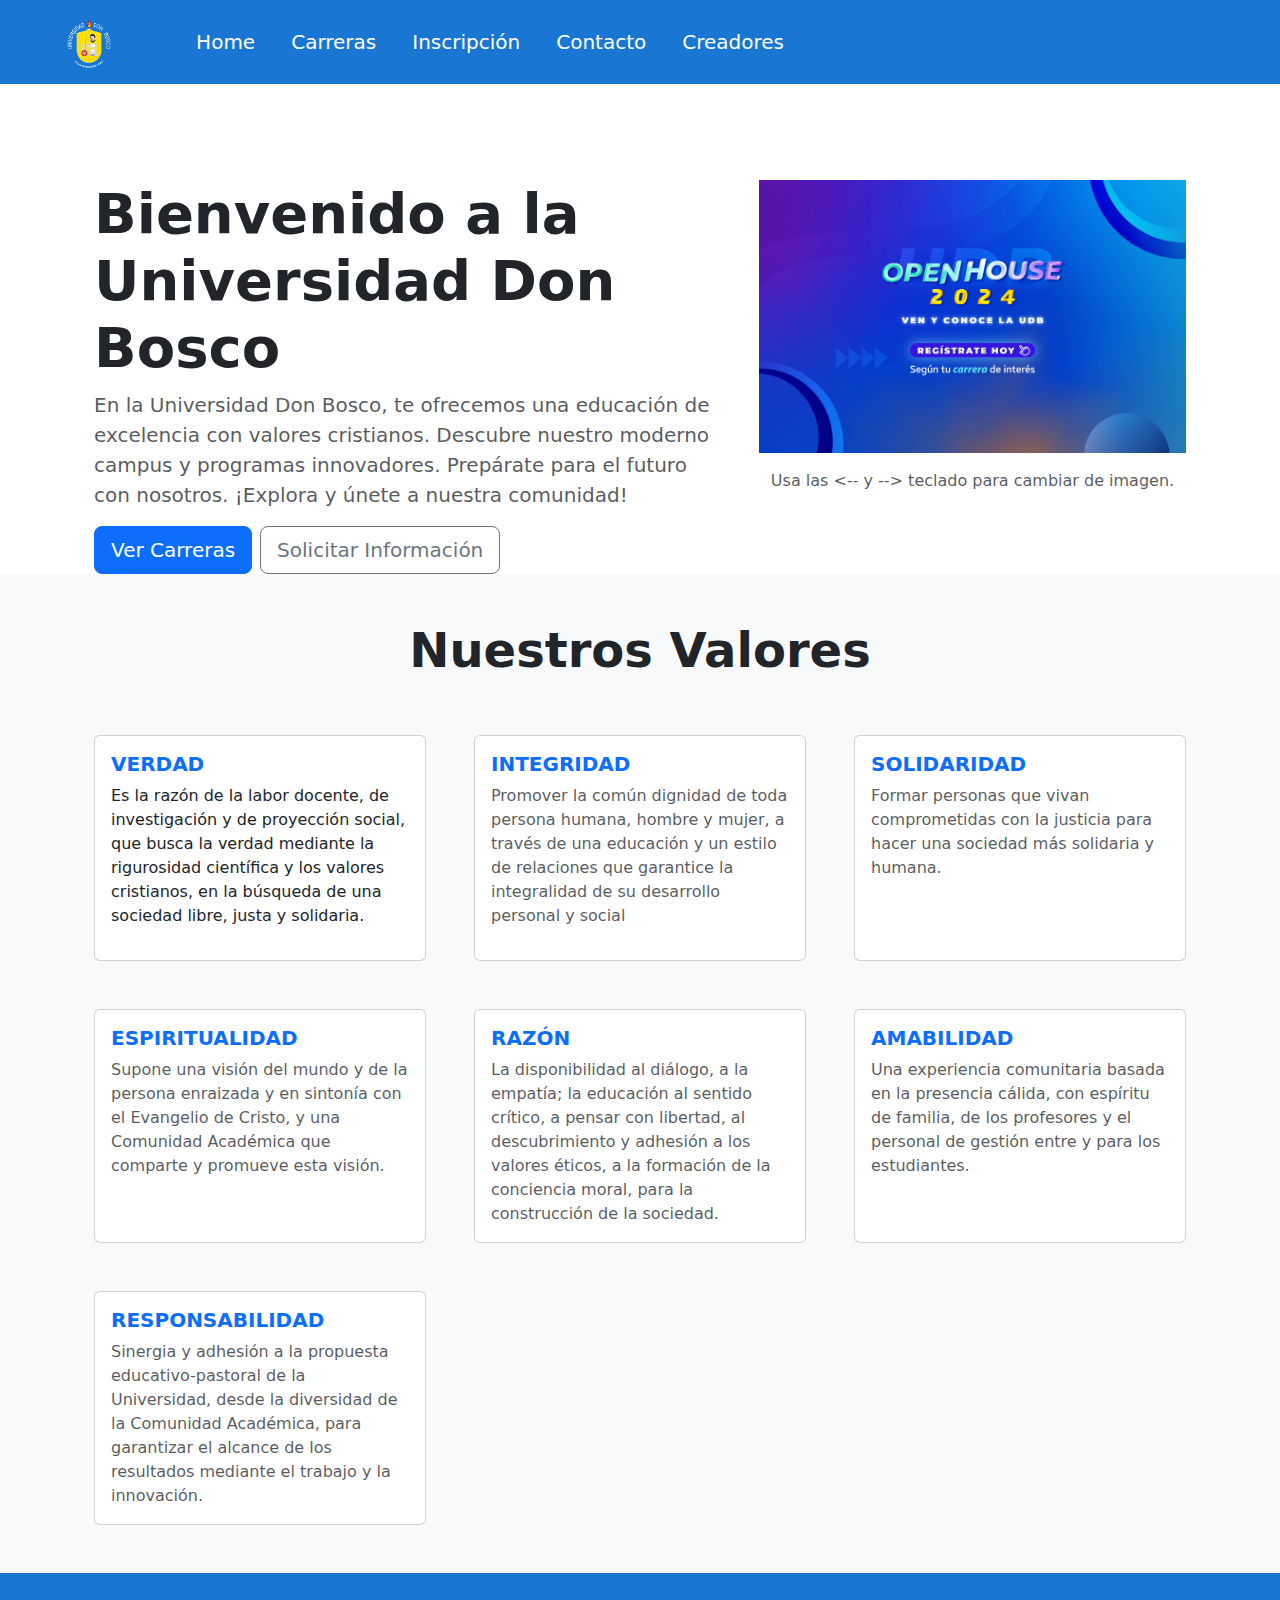
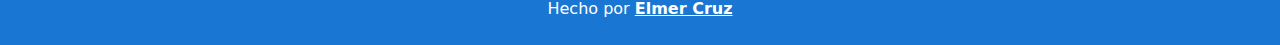
==== index.html @ bcfffb5c "Add files via upload" ====
<!DOCTYPE html>
<html lang="en">

<head>
   <meta charset="UTF-8">
   <meta name="viewport" content="width=device-width, initial-scale=1.0">
   <title>Universidad Don Bosco</title>
   <!-- Bootstrap -->
   <!-- CSS -->
   <link href="https://cdn.jsdelivr.net/npm/bootstrap@5.3.3/dist/css/bootstrap.min.css" rel="stylesheet"
      integrity="sha384-QWTKZyjpPEjISv5WaRU9OFeRpok6YctnYmDr5pNlyT2bRjXh0JMhjY6hW+ALEwIH" crossorigin="anonymous">
   <!-- JS -->
   <script src="https://cdn.jsdelivr.net/npm/bootstrap@5.3.3/dist/js/bootstrap.bundle.min.js"
      integrity="sha384-YvpcrYf0tY3lHB60NNkmXc5s9fDVZLESaAA55NDzOxhy9GkcIdslK1eN7N6jIeHz"
      crossorigin="anonymous"></script>
   <!-- Icons -->
   <link rel="stylesheet" href="https://cdn.jsdelivr.net/npm/bootstrap-icons@1.11.3/font/bootstrap-icons.min.css">

   <!-- Local -->
   <link rel="stylesheet" href="css/index.css">
   <script src="js/index.js"></script>
   <link rel="shortcut icon" href="img/logo_udb.png" type="image/x-icon">

</head>

<body>
   <!-- NavBar -->
   <nav class="navbar navbar-expand-lg navbar-light">
      <div class="container-fluid">
         <a class="navbar-brand" href="#">
            <img src="img/logo_udb.png" alt="" width="54" height="55" class="d-inline-block align-text-top">
         </a>
         <button class="navbar-toggler" type="button" data-bs-toggle="collapse" data-bs-target="#navbarNav"
            aria-controls="navbarNav" aria-expanded="false" aria-label="Toggle navigation">
            <span class="navbar-toggler-icon"></span>
         </button>
         <div class="collapse navbar-collapse" id="navbarNav">
            <ul class="navbar-nav ms-auto">
               <li class="nav-item">
                  <a class="nav-link" href="index.html">Home</a>
               </li>
               <li class="nav-item">
                  <a class="nav-link" href="paginas/carreras.html">Carreras</a>
               </li>
               <li class="nav-item">
                  <a class="nav-link" href="paginas/inscripcion.html">Inscripción</a>
               </li>
               <li class="nav-item">
                  <a class="nav-link" href="paginas/contacto.html">Contacto</a>
               </li>
               <li class="nav-item">
                  <a class="nav-link" href="paginas/creadores.html">Creadores</a>
               </li>
            </ul>
         </div>
      </div>
   </nav>

   <!-- Contenido e imagenes -->
   <section class="w-100 py-5 py-md-6 py-lg-8"></section>
   <div class="container px-4 px-md-6">
      <div class="row g-4 g-lg-5">
         <div class="col-lg-7 d-flex flex-column justify-content-center">
            <h1 class="display-4 fw-bold">
               Bienvenido a la Universidad Don Bosco
            </h1>
            <p class="lead text-muted">
               En la Universidad Don Bosco, te ofrecemos una educación de excelencia con valores cristianos. Descubre
               nuestro moderno campus y programas innovadores. Prepárate para el futuro con nosotros. ¡Explora y únete a
               nuestra comunidad!
            </p>
            <div class="d-flex flex-column gap-2 flex-md-row">
               <a href="paginas/carreras.html" class="btn btn-primary btn-lg">
                  Ver Carreras
               </a>
               <a href="paginas/contacto.html" class="btn btn-outline-secondary btn-lg">
                  Solicitar Información
               </a>
            </div>
         </div>
         <div class="col-lg-5">
            <div id="image-viewer" class="d-flex flex-column justify-content-center align-items-center">
               <img id="current-image" src="img/openhouse.jpg" class="img-fluid" alt="Campus Image">
               <p id="instructions" class="mt-3 text-muted">Usa las <-- y --> teclado para cambiar de imagen.</p>
            </div>
         </div>
      </div>
   </div>

   <!-- Sección Nuestros VALORES -->
   <section class="py-5 py-md-6 py-lg-8 bg-light">
      <div class="container px-4 px-md-6">
         <div class="row g-4 g-lg-5">
            <div class="col-lg-12">
               <h2 class="display-5 fw-bold text-center">
                  Nuestros Valores
               </h2>
            </div>
            <div class="col-lg-4">
               <div class="card h-100">
                  <div class="card-body">
                     <h3 class="h5 fw-bold
                     text-primary">VERDAD</h3>
                     <p class="text-mutedmb-0">
                        Es la razón de la labor docente, de investigación y de proyección social, que busca la verdad
                        mediante la rigurosidad científica y los valores cristianos, en la búsqueda de una sociedad
                        libre, justa y solidaria. </p>
                  </div>
               </div>
            </div>
            <div class="col-lg-4">
               <div class="card h-100">
                  <div class="card-body">
                     <h3 class="h5 fw-bold
                     text-primary">INTEGRIDAD</h3>
                     <p class="text-muted mb-0">
                        Promover la común dignidad de toda persona humana, hombre y mujer, a través de una educación y
                        un estilo de relaciones que garantice la integralidad de su desarrollo personal y social
                  </div>
               </div>
            </div>
            <div class="col-lg-4">
               <div class="card h-100">
                  <div class="card-body">
                     <h3 class="h5 fw-bold
                     text-primary">SOLIDARIDAD</h3>
                     <p class="text-muted mb-0">
                        Formar personas que vivan comprometidas con la justicia para hacer una sociedad más solidaria y
                        humana.
                  </div>
               </div>
            </div>
            <div class="col-lg-4">
               <div class="card h-100">
                  <div class="card-body">
                     <h3 class="h5 fw-bold
                     text-primary">ESPIRITUALIDAD</h3>
                     <p class="text-muted mb-0">
                        Supone una visión del mundo y de la persona enraizada y en sintonía con el Evangelio de Cristo,
                        y una Comunidad Académica que comparte y promueve esta visión.
                  </div>
               </div>
            </div>
            <div class="col-lg-4">
               <div class="card h-100">
                  <div class="card-body">
                     <h3 class="h5 fw-bold
                     text-primary">RAZÓN</h3>
                     <p class="text-muted mb-0">
                        La disponibilidad al diálogo, a la empatía; la educación al sentido crítico, a pensar con
                        libertad, al descubrimiento y adhesión a los valores éticos, a la formación de la conciencia
                        moral, para la construcción de la sociedad.
                  </div>
               </div>
            </div>
            <div class="col-lg-4">
               <div class="card h-100">
                  <div class="card-body">
                     <h3 class="h5 fw-bold
                     text-primary">AMABILIDAD</h3>
                     <p class="text-muted mb-0">
                        Una experiencia comunitaria basada en la presencia cálida, con espíritu de familia, de los
                        profesores y el personal de gestión entre y para los estudiantes.
                  </div>
               </div>
            </div>
            <div class="col-lg-4">
               <div class="card h-100">
                  <div class="card-body">
                     <h3 class="h5 fw-bold
                     text-primary">RESPONSABILIDAD</h3>
                     <p class="text-muted mb-0">
                        Sinergia y adhesión a la propuesta educativo-pastoral de la Universidad, desde la diversidad de
                        la Comunidad Académica, para garantizar el alcance de los resultados mediante el trabajo y la
                        innovación.
                  </div>
               </div>
            </div>
         </div>
      </div>
   </section>

   <!-- Footer-->
   <footer class="footer py-4 text-white text-center">
      <div class="container px-4 px-md-6">
         <p class="mb-0">Hecho por <a href="https://github.com/AntonySP22" class="text-white fw-bold">Elmer Cruz</a></p>
      </div>
   </footer>
</body>
</html>
---- css/index.css ----
.navbar {
    background-color: #1976d2;
}

.nav-link {
    color: white;
    font-size: 20px;
}

.nav-item {
    margin-right: 20px;
}
.navbar-nav {
    margin-right: 456px;
}
.navbar-brand{
    margin-left: 50px;
}

.footer {
    background-color: #1976d2;
}
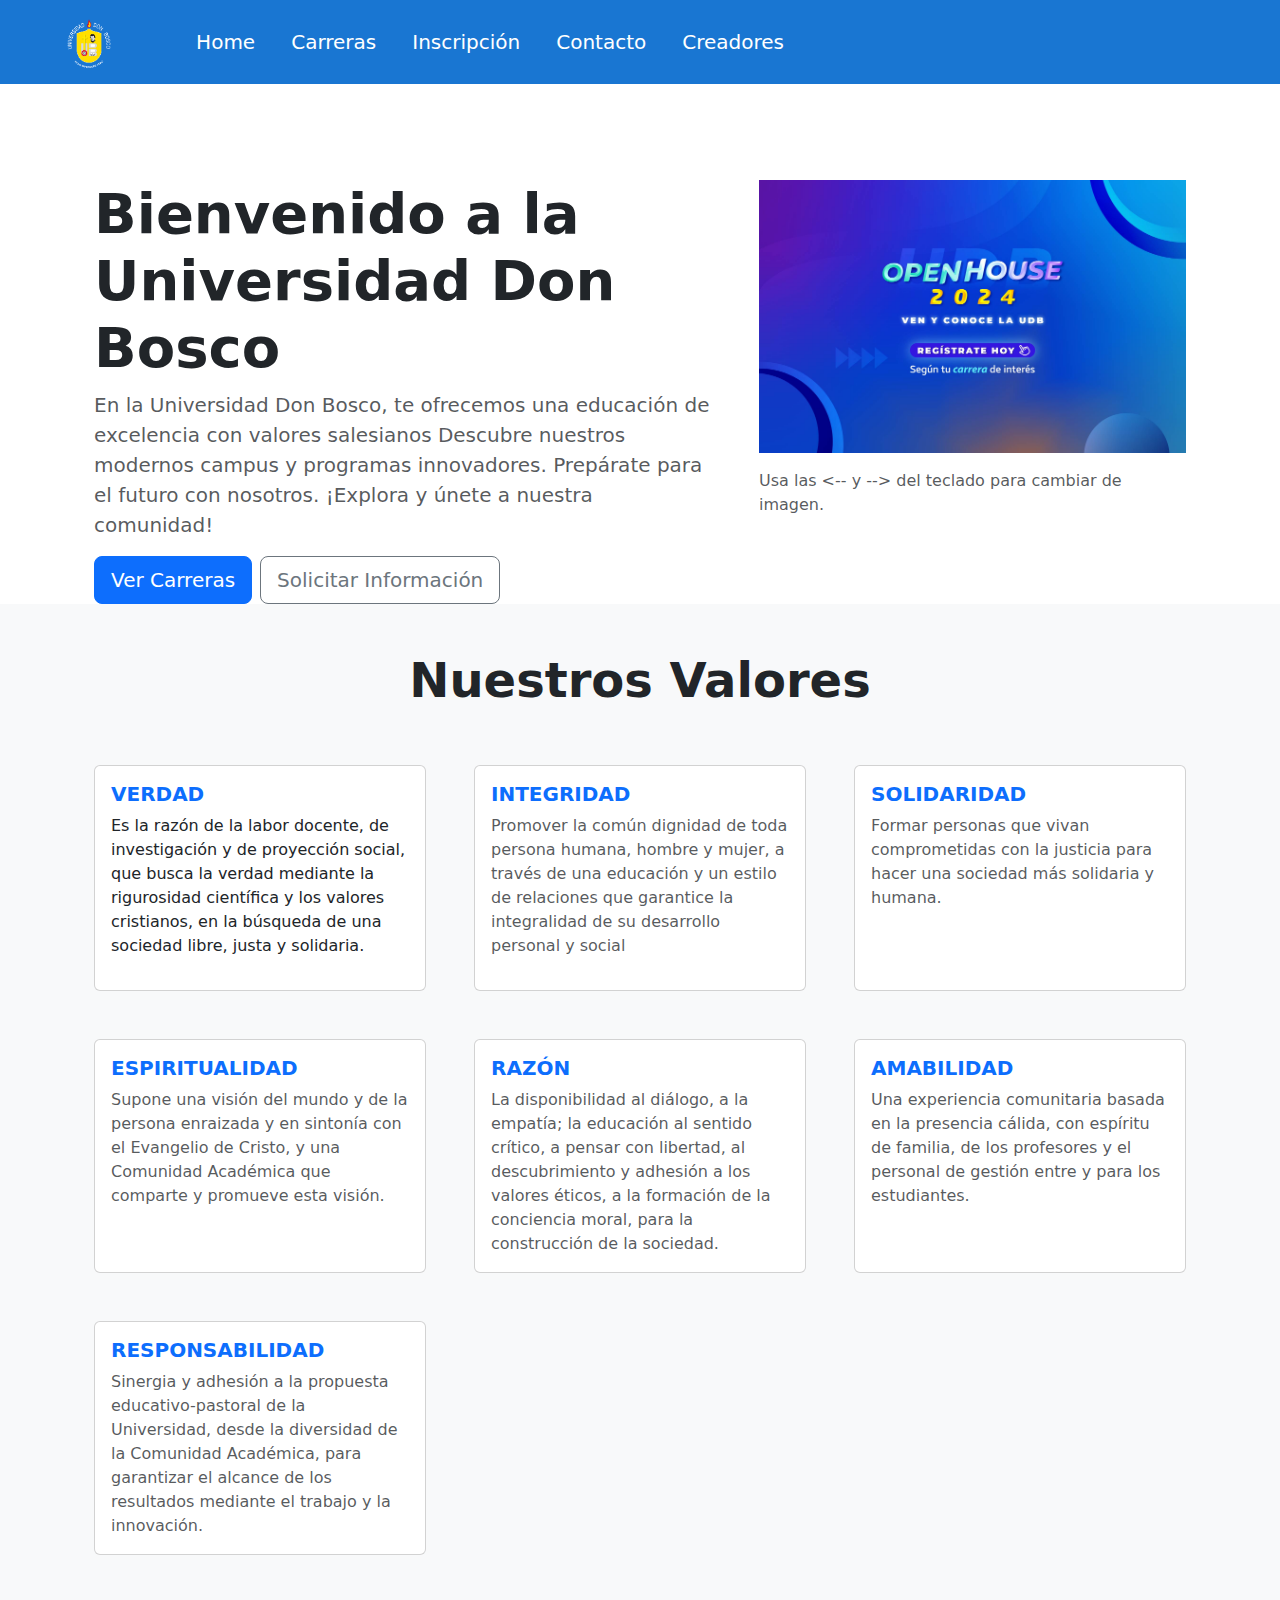
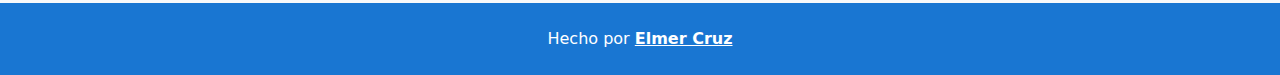
==== commit 382787e2: "Update index.html" ====
--- a/index.html
+++ b/index.html
@@ -65,8 +65,8 @@
                Bienvenido a la Universidad Don Bosco
             </h1>
             <p class="lead text-muted">
-               En la Universidad Don Bosco, te ofrecemos una educación de excelencia con valores cristianos. Descubre
-               nuestro moderno campus y programas innovadores. Prepárate para el futuro con nosotros. ¡Explora y únete a
+               En la Universidad Don Bosco, te ofrecemos una educación de excelencia con valores salesianos Descubre
+               nuestros modernos campus y programas innovadores. Prepárate para el futuro con nosotros. ¡Explora y únete a
                nuestra comunidad!
             </p>
             <div class="d-flex flex-column gap-2 flex-md-row">
@@ -81,7 +81,7 @@
          <div class="col-lg-5">
             <div id="image-viewer" class="d-flex flex-column justify-content-center align-items-center">
                <img id="current-image" src="img/openhouse.jpg" class="img-fluid" alt="Campus Image">
-               <p id="instructions" class="mt-3 text-muted">Usa las <-- y --> teclado para cambiar de imagen.</p>
+               <p id="instructions" class="mt-3 text-muted">Usa las <-- y --> del teclado para cambiar de imagen.</p>
             </div>
          </div>
       </div>
@@ -187,4 +187,4 @@
       </div>
    </footer>
 </body>
-</html>+</html>
